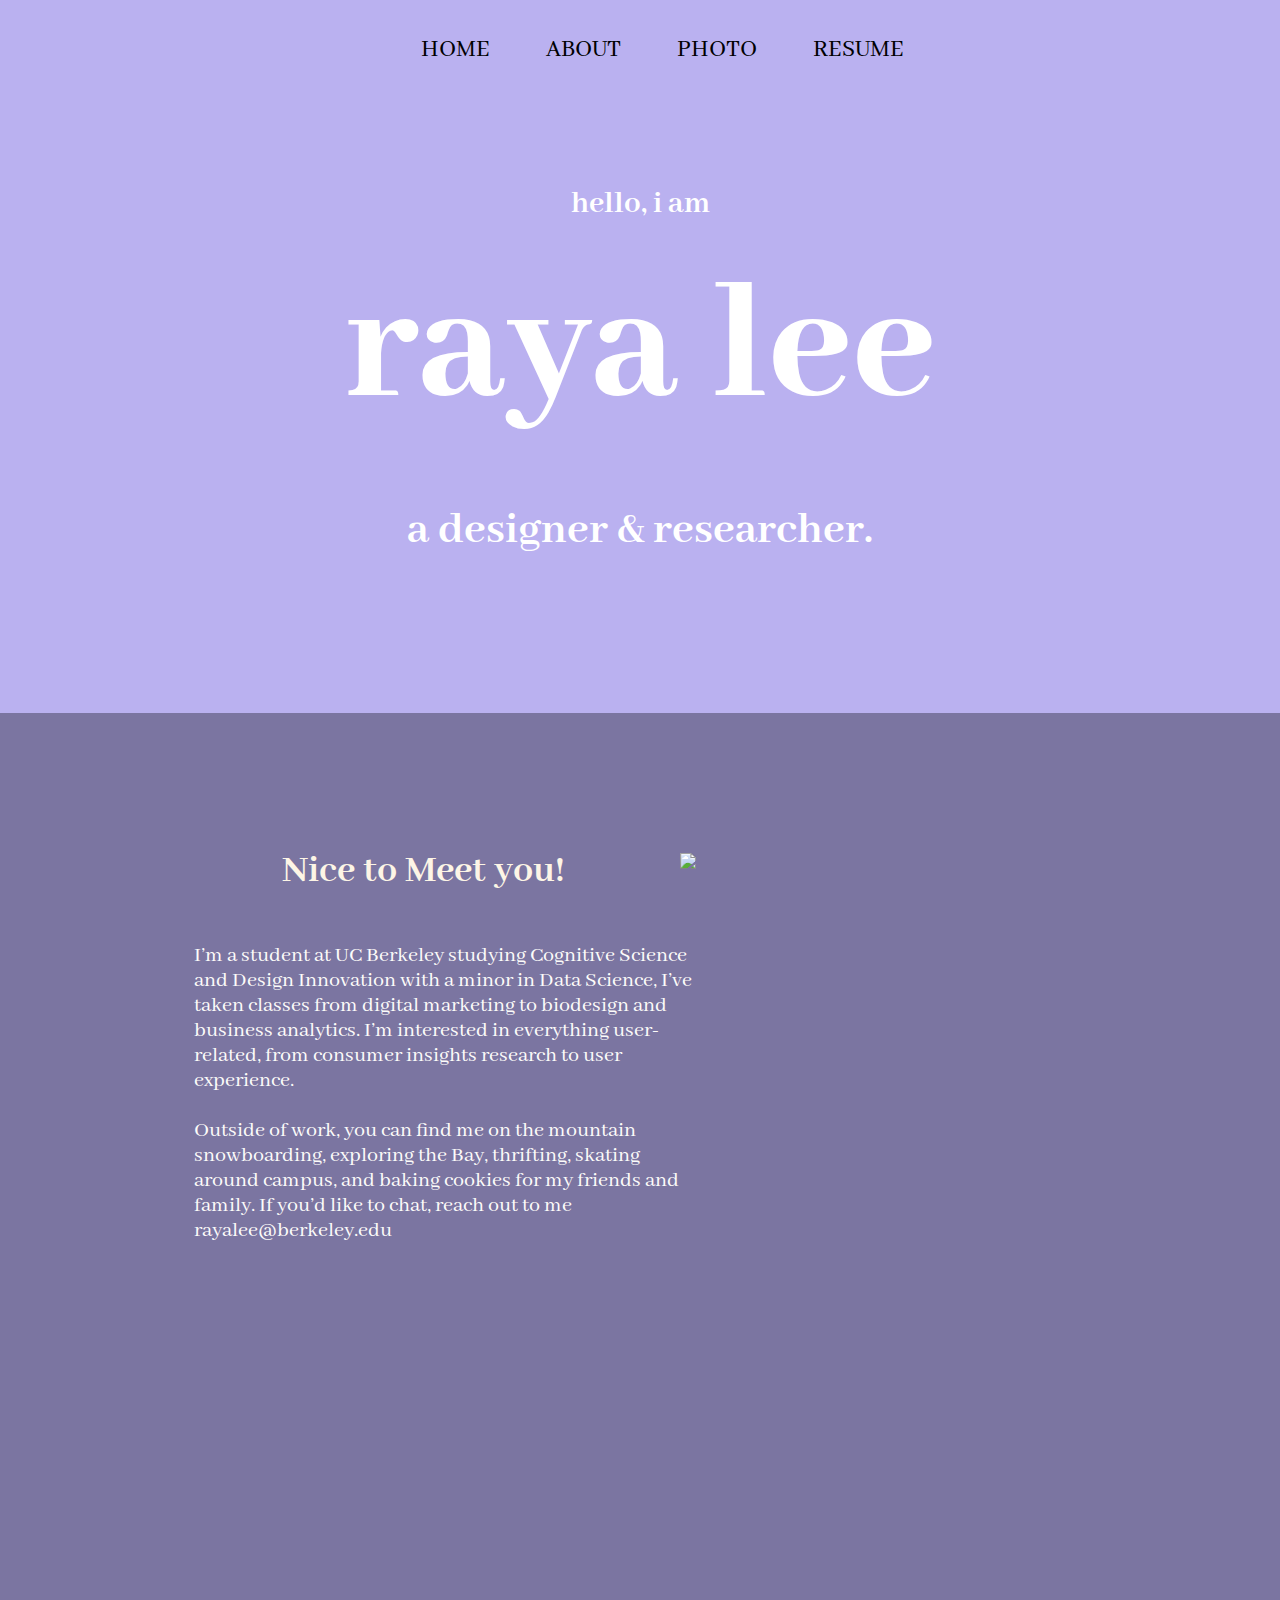
==== index.html @ e42c3562 "started a website" ====
<!DOCTYPE html>



<html>
	<head>
		<link rel="stylesheet" type="text/css"
      href="assets/style.css" />
		<!-- PROBLEM 0:
		Link the CSS stylesheet called style.css found in the assets/css folder -->
		<link rel="stylesheet" type="text/css" href="assets/css/.initial.css">
		<meta name="viewport" content="width=device-width, initial-scale=1.0">
		<meta charset="utf-8">
		<link rel="preconnect" href="https://fonts.gstatic.com">
<link href="https://fonts.googleapis.com/css2?family=Abhaya+Libre&display=swap" rel="stylesheet">
<link rel="preconnect" href="https://fonts.gstatic.com">
<link href="https://fonts.googleapis.com/css2?family=Abhaya+Libre:wght@800&display=swap" rel="stylesheet">

    </head>

	<body>

    
    <div class="firsthalf">
		<div class="navbar">
            <a id="home" class= "navbaritem"  href="index.html"> HOME</a>
            <a id="about" class= "navbaritem"  href="#secondpart"> ABOUT </a>
            <a  id="story" class= "navbaritem" href="story.html"> PHOTO </a>
			<a class= "navbaritem" href="assets/image/wddresume.pdf">RESUME</a>
		</div>
   


    
    <div class="top">
        <div id="first"> 
            <h5>hello, i am</h5>
        </div>
        <div id="second"> 
            <h1><strong>raya lee</strong></h1>
        </div>
        <div id="third"> 
            <h3>a designer & researcher.</h3>
        </div>
    </div>
        
    <div id="secondhalf">

    <div class="body2" id= "secondpart">
        
        <br>
        <br>
        <br>
        
    <div class="description">
        <div id="text1"> Nice to Meet you! </div> 
        <br>
        <div id="text2"> I’m a student at UC Berkeley studying Cognitive Science and Design Innovation with a minor in Data Science, I’ve taken classes from digital marketing to biodesign and business analytics. I’m interested in everything user-related, from consumer insights research to user experience.  

            <br> 
            <br>

            Outside of work, you can find me on the mountain snowboarding, exploring the Bay, thrifting, skating around campus, and baking cookies for my friends and family. 
            
            If you’d like to chat, reach out to me rayalee@berkeley.edu </div> 
    </div>

    

         <div id="photobox"> <img src="assets/image/portrait.png" class="portrait"> </div>
        


    </div>
    </div>
    </body>
</html>
---- assets/style.css ----
.top {
    color: white;
    font-family: 'Abhaya Libre', serif;
    text-align: center;

}

body {
    background-color: #BAB1F0;
    margin: 0 ;
    padding: 0;


}

#first {
    margin-top: 120px;
    font-size: 40px;

}

#second{
    font-size: 90px;
    margin-top: -155px;
    display: flex;
    justify-content: space-evenly ;

}

#third{
    font-size: 40px;
    margin-top: -120px;
    margin-bottom: 155px;

}

#break{
    background-color: #7B75A1;
    height: 28px;
    margin-top: 40px;
}

.body2{
    margin-left: 12%;
    position: relative;
    }


#text1{
    font-size: 40px;
    margin-top : 80px;
    margin-left: 40px;
    font-family: 'Abhaya Libre', serif;
    font-weight: bolder;
    text-align: center;
    color: #fdf5e6;
}

#text2{
    font-size: 22px;
    margin-top : 30px;
    margin-left: 40px;
    width: 500px;
    font-family: 'Abhaya Libre', serif;
    color: #fdfcfa;
}


.portrait{
    width: 300px;
    top: 140px;
    right: 300px;
    position: absolute;
}

.description{
    width: 500px;
}



.navbaritem:hover{
    color:grey;;
    transition: 0.2s;
  }

.navbar{
    display: flex;
    justify-content: space-evenly ;
    margin: auto;
    margin-top: 35px;  
    font-size: 25px;
    font-family: 'Abhaya Libre', serif;
    text-decoration: none;
    width: 50%;
}

.navbar a{
    text-decoration: none;
    color:black;
}



#home {
    margin-left: 45px;  

}

#resume{
    margin-right:45px;
}

.firsthalf{
    height: 100vh;
    width: 100vw;
    background-color: #BAB1F0;
    margin: 0;
    padding:0;
}


#secondhalf{
    height: 100vh;
    width: 100vw;
    background-color: #7B75A1;
    margin: 0;
    padding:0;
}



#pictures{
    position: absolute;
    text-align: center;
    margin: auto;
    top: 28%;
    left: 25%;
    width: 50%;


}


#pictures2 {
    position: absolute;
    top: 150%;
    left: 50%;
    transform: translate(-50%, -50%);
    width: 680px;
    margin: auto;
    text-align: center;
}



#pictures3 {
    position: absolute;
    top: 250%;
    left: 50%;
    transform: translate(-50%, -50%);
    width: 680px;
    margin: auto;
    text-align: center;
}

#pictures4 {
    position: absolute;
    top: 130%;
    left: 50%;
    transform: translate(-50%, -50%);
    width: 680px;
    margin: auto;
    text-align: center;
}


.years{
    display: flex;
    justify-content: space-evenly ;
    text-align: center;
    font-size: 15px;
    font-weight: bold;
    font-family: 'Abhaya Libre', serif;
    text-decoration: none;
    margin: auto;
    margin-top: 80px;  
    width: 800px;
    color: #fdfcfa; 




}



#pictures1 img {
    width: 200px;
    margin: 0 10px;
    transition: 0.3s;

}
#pictures1 img:hover {
    cursor: pointer;
    opacity: 0.8;
}

#pictures2 img {
    width: 200px;
    margin: 0 10px;
    transition: 0.3s;
}
#pictures2 img:hover {
    cursor: pointer;
    
    opacity: 0.8;
}

#pictures3 img {
    width: 200px;
    margin: 0 10px;
    transition: 0.3s;
}
#pictures3 img:hover {
    cursor: pointer;
    opacity: 0.8;
}


#pictures4 img {
    width: 200px;
    margin: 0 10px;
    transition: 0.3s;

}
#pictures4 img:hover {
    cursor: pointer;
    opacity: 0.8;
}


#pictures4 img {
    width: 200px;
    margin: 0 10px;
    transition: 0.3s;

}


.hidden {
    display: none;
}
#lightbox-overlay {
    position: absolute;
    top: 0;
    left: 0;
    width: 100%;
    height: 100%;
    background: rgba(0, 0, 0, 0.5);
}
.lightbox {
    position: absolute;
    top: 50%;
    left: 50%;
    transform: translate(-50%, -50%);
    width: 500px;
}
.lightbox img {
    width: 100%;
    border-top-right-radius: 5px;
    border-top-left-radius: 5px;
}
.lightbox .caption {
    box-sizing: border-box;
    width: 100%;
    padding: 20px;
    background: white;
    border-bottom-right-radius: 5px;
    border-bottom-left-radius: 5px;
}

/**
 * Miscellaneous things
 */

a {
    color: inherit;
    text-decoration: none;
}

.question {
    box-shadow: 0 1px 2px rgba(0,0,0,0.12);
    background: white;
    padding: 18px;
    font-size: 12px;
    margin-bottom: 6px;
    border-radius: 2px;
    text-align: center;
    font-weight: 700;
    color: #4a4a4a;
    cursor: pointer;
    transition: 0.2s;
}

.question:hover {
    opacity: 0.8;
    box-shadow: 0 2px 4px rgba(0,0,0,0.16);
}

#index {
    width: 240px;
    position: absolute;
    left: calc(50% - 120px);
    top: calc(50% - 206px);
}

html {
    scroll-behavior: smooth;
  }


.baby{
    writing-mode: vertical-rl;
    text-orientation: upright;
}
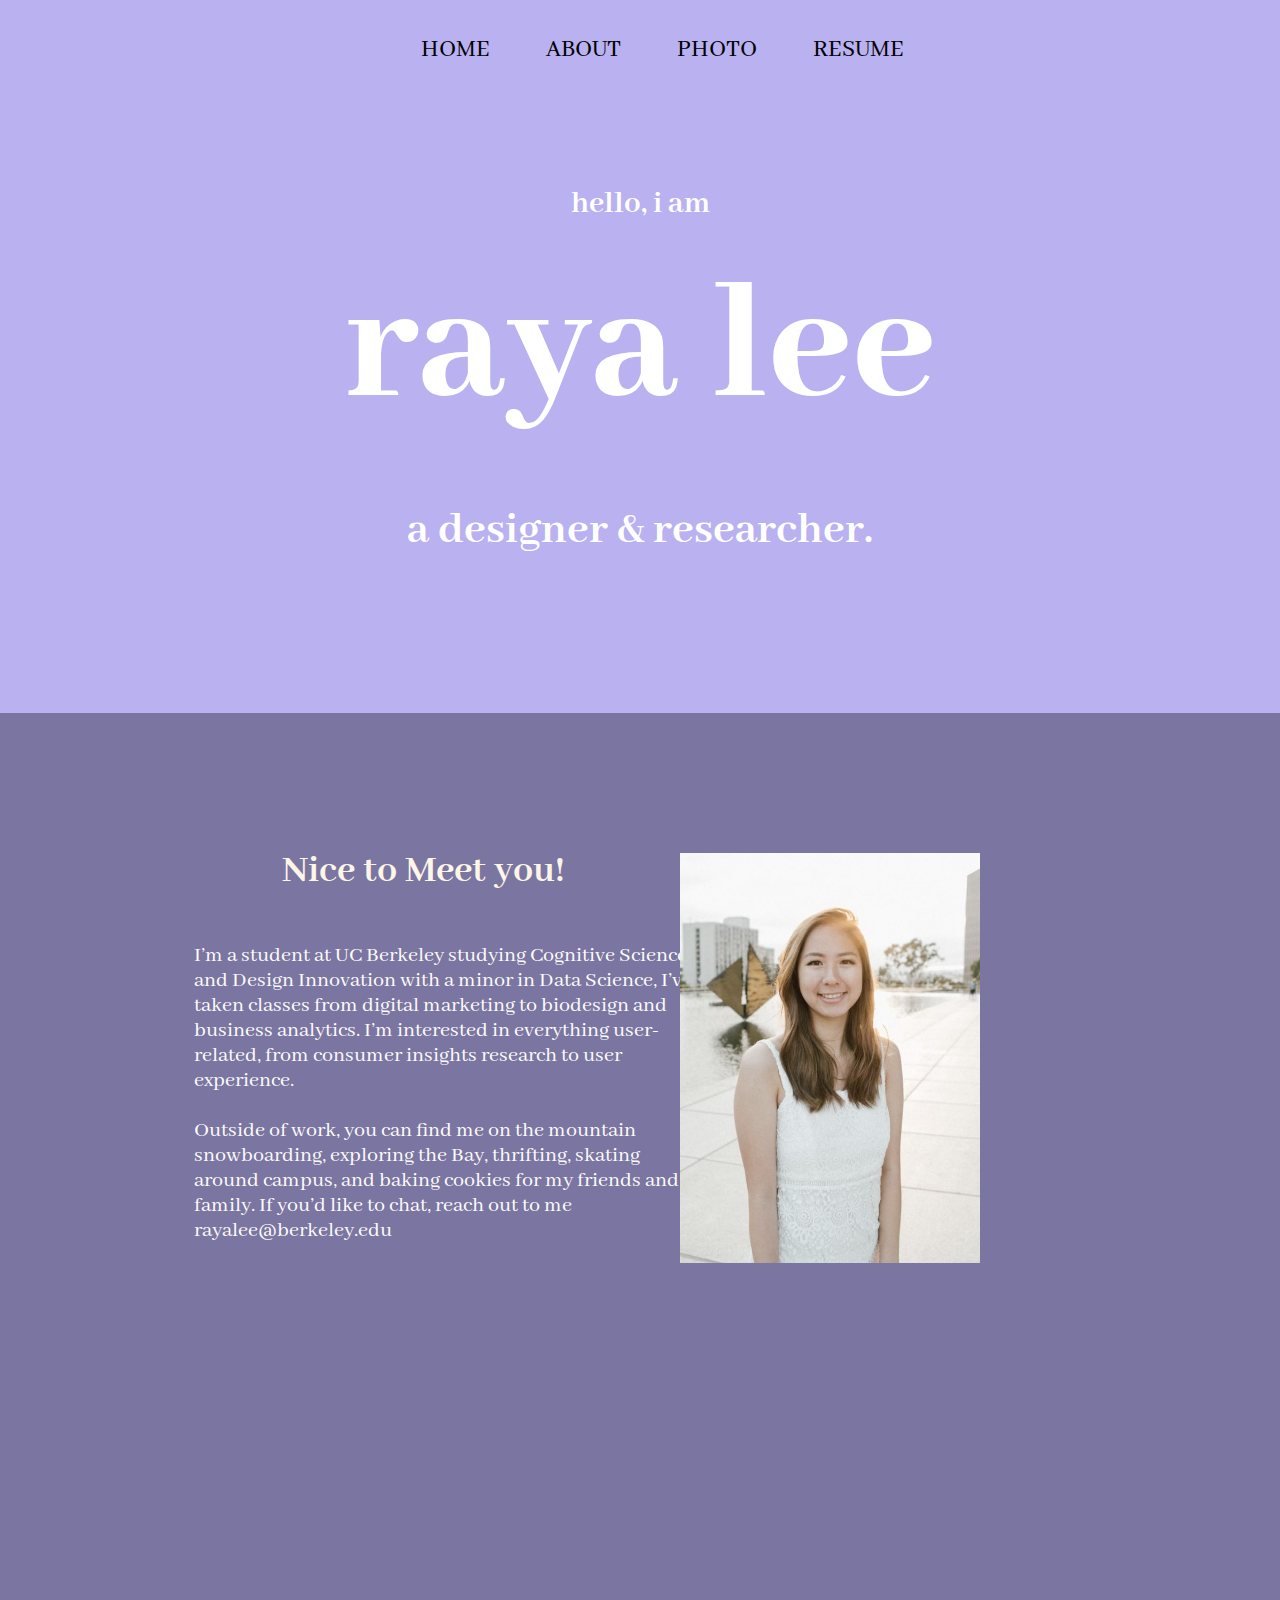
==== commit 3c1dae3c: "2" ====
--- a/index.html
+++ b/index.html
@@ -20,7 +20,7 @@
 
 	<body>
 
-    
+
     <div class="firsthalf">
 		<div class="navbar">
             <a id="home" class= "navbaritem"  href="index.html"> HOME</a>
@@ -28,53 +28,50 @@
             <a  id="story" class= "navbaritem" href="story.html"> PHOTO </a>
 			<a class= "navbaritem" href="assets/image/wddresume.pdf">RESUME</a>
 		</div>
-   
 
 
-    
+
+
     <div class="top">
-        <div id="first"> 
+        <div id="first">
             <h5>hello, i am</h5>
         </div>
-        <div id="second"> 
+        <div id="second">
             <h1><strong>raya lee</strong></h1>
         </div>
-        <div id="third"> 
+        <div id="third">
             <h3>a designer & researcher.</h3>
         </div>
     </div>
-        
+
     <div id="secondhalf">
 
     <div class="body2" id= "secondpart">
-        
+
         <br>
         <br>
         <br>
-        
+
     <div class="description">
-        <div id="text1"> Nice to Meet you! </div> 
+        <div id="text1"> Nice to Meet you! </div>
         <br>
-        <div id="text2"> I’m a student at UC Berkeley studying Cognitive Science and Design Innovation with a minor in Data Science, I’ve taken classes from digital marketing to biodesign and business analytics. I’m interested in everything user-related, from consumer insights research to user experience.  
+        <div id="text2"> I’m a student at UC Berkeley studying Cognitive Science and Design Innovation with a minor in Data Science, I’ve taken classes from digital marketing to biodesign and business analytics. I’m interested in everything user-related, from consumer insights research to user experience.
 
-            <br> 
+            <br>
             <br>
 
-            Outside of work, you can find me on the mountain snowboarding, exploring the Bay, thrifting, skating around campus, and baking cookies for my friends and family. 
-            
-            If you’d like to chat, reach out to me rayalee@berkeley.edu </div> 
+            Outside of work, you can find me on the mountain snowboarding, exploring the Bay, thrifting, skating around campus, and baking cookies for my friends and family.
+
+            If you’d like to chat, reach out to me rayalee@berkeley.edu </div>
     </div>
 
-    
 
-         <div id="photobox"> <img src="assets/image/portrait.png" class="portrait"> </div>
-        
+
+         <div id="photobox"> <img src="assets/image/portrait.jpg" class="portrait"> </div>
+
 
 
     </div>
     </div>
     </body>
 </html>
-
-
-
